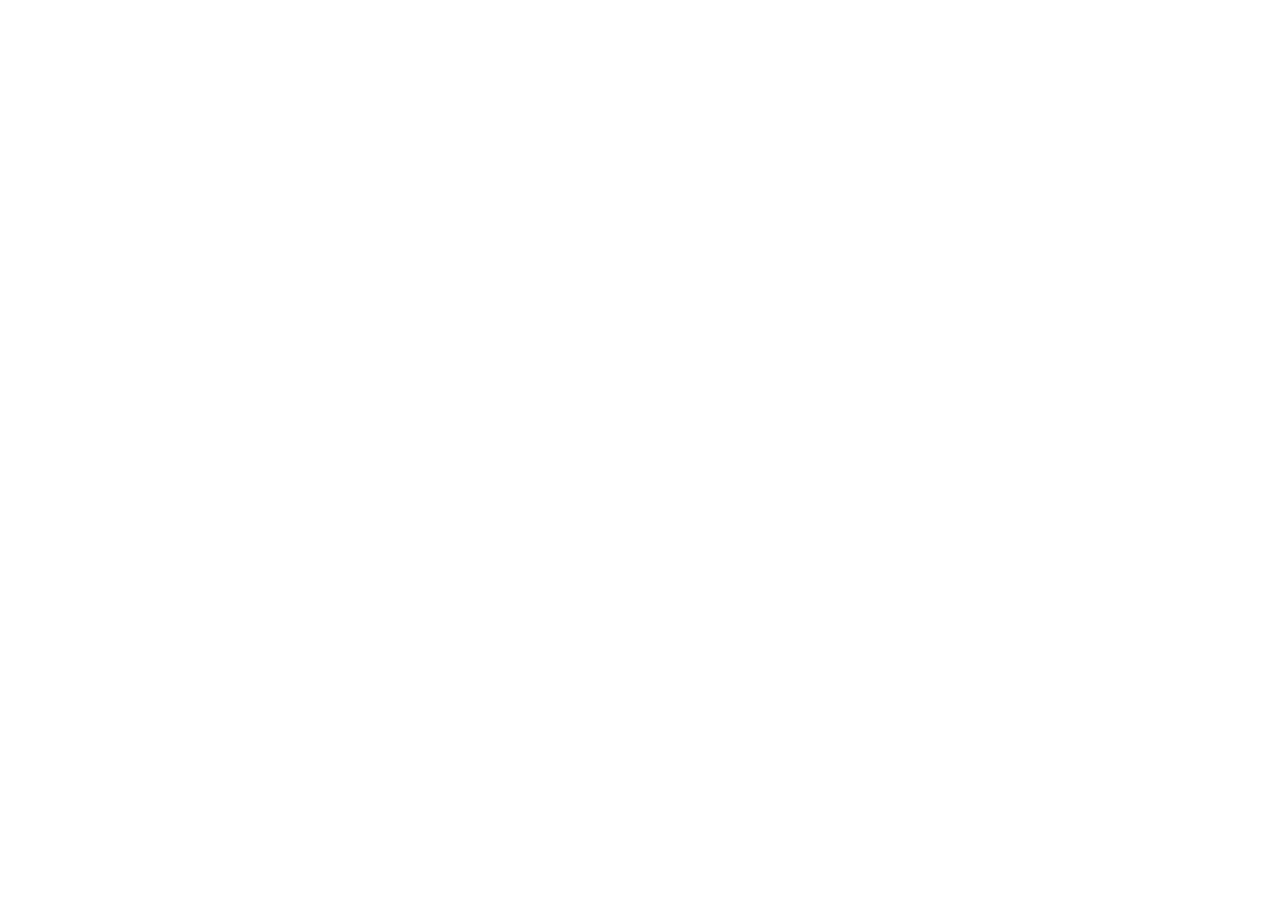
==== index.html @ 67e21803 "Add files via upload" ====
<!DOCTYPE html>
<html lang="en">
<head>
    <meta charset="UTF-8">
    <meta name="viewport" content="width=device-width, initial-scale=1.0">
    <title>Document</title>
</head>
<body>
 <!-- rioiki tenkai -->
</body>
</html>
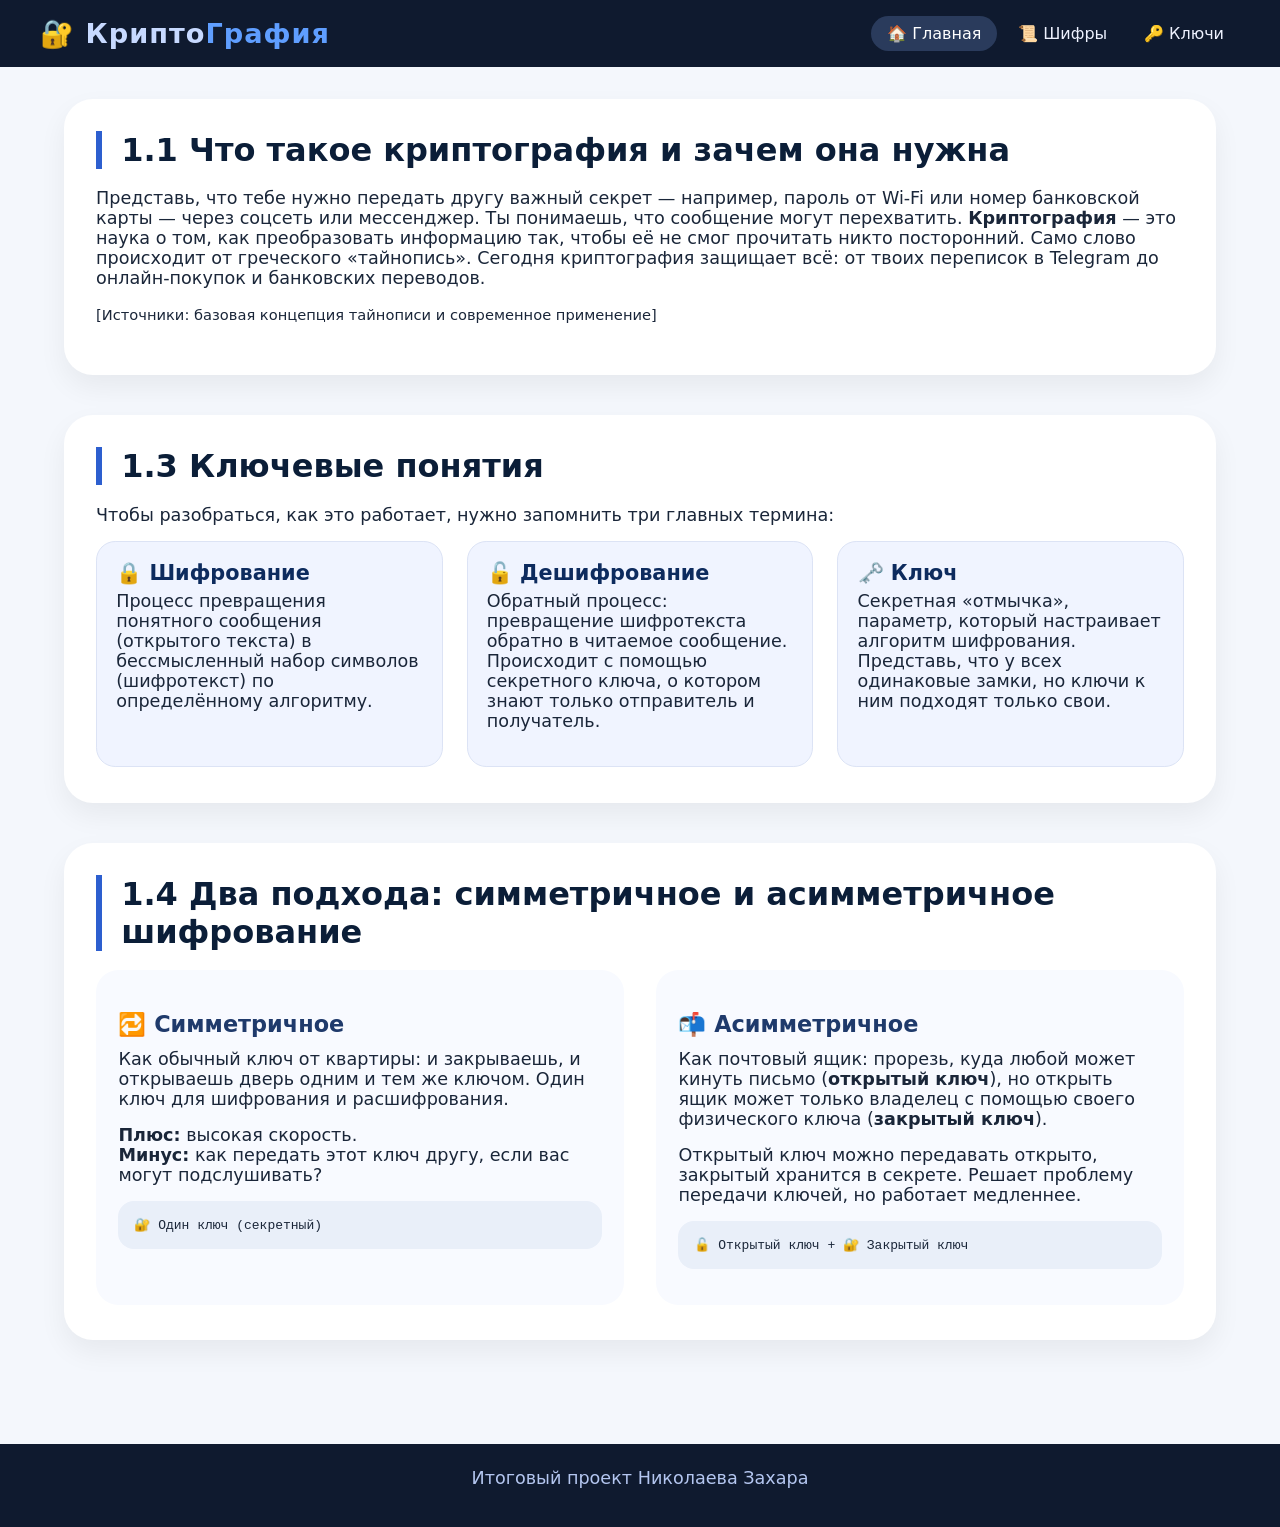
==== commit 733b2d12: "Update index.html" ====
--- a/index.html
+++ b/index.html
@@ -1,11 +1,80 @@
 <!DOCTYPE html>
-<html lang="en">
+<html lang="ru">
 <head>
-    <meta charset="UTF-8">
-    <meta name="viewport" content="width=device-width, initial-scale=1.0">
-    <title>Document</title>
+  <meta charset="UTF-8">
+  <meta name="viewport" content="width=device-width, initial-scale=1.0, maximum-scale=1.0, user-scalable=yes, viewport-fit=cover">
+  <title>Криптография · Основы, шифры, ключи</title>
+  <link rel="stylesheet" href="style.css">
+
+ 
 </head>
 <body>
- <!-- rioiki tenkai -->
+
+  <header>
+    <div class="header-inner">
+      <div class="logo">🔐 Крипто<span>Графия</span></div>
+     
+      <nav aria-label="Основное меню">
+        <ul>
+            <li><a href="index.html" class="active">🏠 Главная</a></li>
+            <li><a href="history.html">📜 Шифры</a></li>
+            <li><a href="keys.html">🔑 Ключи</a></li>
+        </ul>
+      </nav>
+    </div>
+  </header>
+
+ 
+  <main>
+    
+    <article>
+      <section class="card" id="intro">
+        <h2>1.1 Что такое криптография и зачем она нужна</h2>
+        <p>Представь, что тебе нужно передать другу важный секрет — например, пароль от Wi-Fi или номер банковской карты — через соцсеть или мессенджер. Ты понимаешь, что сообщение могут перехватить. <strong>Криптография</strong> — это наука о том, как преобразовать информацию так, чтобы её не смог прочитать никто посторонний. Само слово происходит от греческого «тайнопись». Сегодня криптография защищает всё: от твоих переписок в Telegram до онлайн-покупок и банковских переводов.</p>
+        <p><small>[Источники: базовая концепция тайнописи и современное применение]</small></p>
+      </section>
+
+      <section class="card" id="concepts">
+        <h2>1.3 Ключевые понятия</h2>
+        <p>Чтобы разобраться, как это работает, нужно запомнить три главных термина:</p>
+        <div class="definition-grid">
+          <div class="def-item">
+            <strong>🔒 Шифрование</strong>
+            <p>Процесс превращения понятного сообщения (открытого текста) в бессмысленный набор символов (шифротекст) по определённому алгоритму.</p>
+          </div>
+          <div class="def-item">
+            <strong>🔓 Дешифрование</strong>
+            <p>Обратный процесс: превращение шифротекста обратно в читаемое сообщение. Происходит с помощью секретного ключа, о котором знают только отправитель и получатель.</p>
+          </div>
+          <div class="def-item">
+            <strong>🗝️ Ключ</strong>
+            <p>Секретная «отмычка», параметр, который настраивает алгоритм шифрования. Представь, что у всех одинаковые замки, но ключи к ним подходят только свои.</p>
+          </div>
+        </div>
+      </section>
+
+      <section class="card" id="approaches">
+        <h2>1.4 Два подхода: симметричное и асимметричное шифрование</h2>
+        <div class="two-columns">
+          <div class="column">
+            <h3>🔁 Симметричное</h3>
+            <p>Как обычный ключ от квартиры: и закрываешь, и открываешь дверь одним и тем же ключом. Один ключ для шифрования и расшифрования.</p>
+            <p><strong>Плюс:</strong> высокая скорость.<br><strong>Минус:</strong> как передать этот ключ другу, если вас могут подслушивать?</p>
+            <div class="example-box">🔐 Один ключ (секретный)</div>
+          </div>
+          <div class="column">
+            <h3>📬 Асимметричное</h3>
+            <p>Как почтовый ящик: прорезь, куда любой может кинуть письмо (<strong>открытый ключ</strong>), но открыть ящик может только владелец с помощью своего физического ключа (<strong>закрытый ключ</strong>).</p>
+            <p>Открытый ключ можно передавать открыто, закрытый хранится в секрете. Решает проблему передачи ключей, но работает медленнее.</p>
+            <div class="example-box">🔓 Открытый ключ + 🔐 Закрытый ключ</div>
+          </div>
+        </div>
+      </section>
+    </article>
+  </main>
+
+  <footer class="footer" role="contentinfo">
+    <p>Итоговый проект Николаева Захара</p>
+  </footer>
 </body>
-</html>+</html>
--- a/style.css
+++ b/style.css
@@ -0,0 +1,239 @@
+
+    * {
+      margin: 0;
+      padding: 0;
+      box-sizing: border-box;
+    }
+
+    body {
+      font-family: system-ui, 'Segoe UI', Roboto, 'Helvetica Neue', sans-serif;
+      background: #f4f7fc;
+      color: #1a2639;
+      display: flex;
+      flex-direction: column;
+      min-height: 100vh;
+    }
+
+    
+    header {
+      background: #0f1a2f;
+      color: white;
+      padding: 1rem 1.5rem;
+     
+      position: sticky;
+      top: 0;
+      z-index: 10;
+    }
+
+    .header-inner {
+      max-width: 1200px;
+      margin: 0 auto;
+      display: flex;
+      flex-wrap: wrap;
+      align-items: center;
+      justify-content: space-between;
+    }
+
+    .logo {
+      font-size: 1.7rem;
+      font-weight: 700;
+      letter-spacing: 1px;
+      color: #c7d9ff;
+    }
+    .logo span {
+      color: #5f9eff;
+    }
+
+   
+    nav ul {
+      display: flex;
+      flex-wrap: wrap;
+      gap: 0.3rem;
+      list-style: none;
+    }
+
+    nav a {
+      color: #eef2ff;
+      text-decoration: none;
+      padding: 0.5rem 1rem;
+      border-radius: 2rem;
+      font-weight: 500;
+      transition: all 0.2s ease;
+      display: inline-block;
+    }
+
+    nav a:hover {
+      background: #2a3b5c;
+      color: white;
+      transform: translateY(-1px);
+    }
+
+    nav a:active {
+      background: #3e5a8a;
+      transform: scale(0.96);
+    }
+
+    main {
+      flex: 1;
+      max-width: 1200px;
+      margin: 2rem auto;
+      padding: 0 1.5rem;
+      width: 100%;
+    }
+
+    
+    .card {
+      background: white;
+      border-radius: 1.8rem;
+      padding: 2rem 2rem 2.2rem;
+      margin-bottom: 2.5rem;
+      box-shadow: 0 12px 28px rgba(0,0,0,0.06);
+      transition: box-shadow 0.2s;
+    }
+
+    .card:hover {
+      box-shadow: 0 18px 36px rgba(0,20,40,0.1);
+    }
+
+    h2 {
+      font-size: 2rem;
+      margin-bottom: 1.2rem;
+      color: #0b1e38;
+      border-left: 6px solid #2d5fcf;
+      padding-left: 1.2rem;
+      font-weight: 700;
+    }
+
+    h3 {
+      font-size: 1.4rem;
+      margin: 1.2rem 0 0.7rem;
+      color: #1f3a6b;
+    }
+
+    p {
+      margin-bottom: 1rem;
+      font-size: 1.1rem;
+    }
+
+    .definition-grid {
+      display: flex;
+      flex-wrap: wrap;
+      gap: 1.5rem;
+      margin-top: 1rem;
+    }
+
+    .def-item {
+      flex: 1 1 200px;
+      background: #f0f4ff;
+      border-radius: 1.2rem;
+      padding: 1.2rem;
+      border: 1px solid #dce3f5;
+    }
+
+    .def-item strong {
+      display: block;
+      font-size: 1.3rem;
+      margin-bottom: 0.4rem;
+      color: #0d2b5e;
+    }
+
+    .two-columns {
+      display: flex;
+      flex-wrap: wrap;
+      gap: 2rem;
+      margin-top: 1rem;
+    }
+
+    .column {
+      flex: 1 1 260px;
+      background: #f8faff;
+      padding: 1.4rem;
+      border-radius: 1.4rem;
+    }
+
+    .example-box {
+      background: #e9eff9;
+      padding: 1rem;
+      border-radius: 1rem;
+      font-family: monospace;
+      margin: 0.8rem 0;
+      
+    }
+
+    .footer {
+      background: #0f1a2f;
+      color: #b4c6f0;
+      text-align: center;
+      padding: 1.5rem;
+      margin-top: 2rem;
+      font-size: 0.95rem;
+    }
+
+   
+    .btn-link {
+      display: inline-block;
+      background: #1e3a6b;
+      color: white;
+      padding: 0.6rem 1.5rem;
+      border-radius: 2.5rem;
+      text-decoration: none;
+      font-weight: 500;
+      margin-top: 0.8rem;
+      transition: background 0.2s, transform 0.1s;
+    }
+
+    .btn-link:hover {
+      background: #2d4f94;
+    }
+
+    .btn-link:active {
+      background: #0e2550;
+      transform: scale(0.96);
+    }
+    nav a.active {
+    background: #2a3b5c;
+    cursor: default;
+    pointer-events: none;
+    color: white;
+    }
+
+    @media (max-width: 768px) {
+      .header-inner {
+        flex-direction: column;
+        align-items: flex-start;
+        gap: 0.8rem;
+      }
+
+      nav ul {
+        justify-content: center;
+        width: 100%;
+      }
+
+      h2 {
+        font-size: 1.6rem;
+      }
+
+      .card {
+        padding: 1.5rem;
+      }
+    }
+
+    @media (max-width: 480px) {
+      nav a {
+        padding: 0.4rem 0.8rem;
+        font-size: 0.9rem;
+      }
+
+      .logo {
+        font-size: 1.4rem;
+      }
+
+      .definition-grid {
+        flex-direction: column;
+      }
+    }
+
+
+    html {
+      scroll-behavior: smooth;
+    }
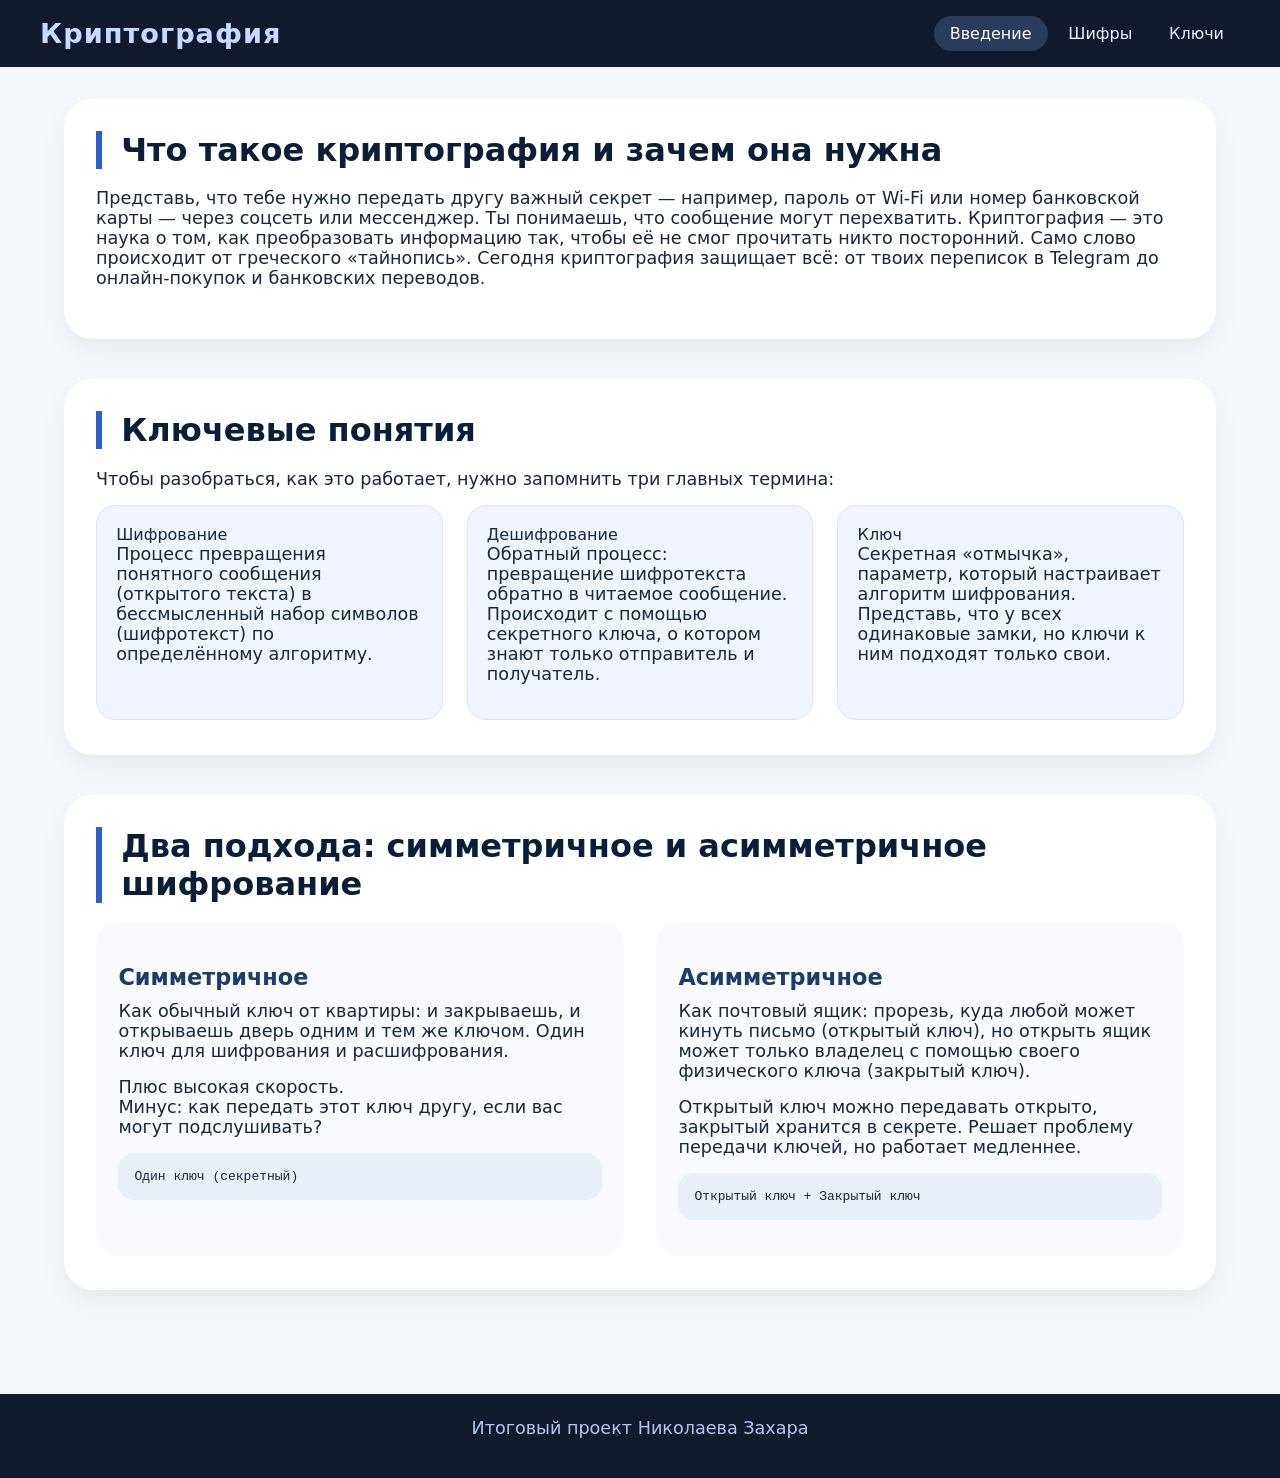
==== commit 749b7875: "Update index.html" ====
--- a/index.html
+++ b/index.html
@@ -1,80 +1,73 @@
 <!DOCTYPE html>
 <html lang="ru">
 <head>
-  <meta charset="UTF-8">
-  <meta name="viewport" content="width=device-width, initial-scale=1.0, maximum-scale=1.0, user-scalable=yes, viewport-fit=cover">
-  <title>Криптография · Основы, шифры, ключи</title>
-  <link rel="stylesheet" href="style.css">
-
- 
+    <meta charset="UTF-8">
+    <meta name="viewport" content="width=device-width, initial-scale=1.0, maximum-scale=1.0, user-scalable=yes, viewport-fit=cover">
+    <title>Криптография · Введение</title>
+    <link rel="stylesheet" href="style.css">
 </head>
 <body>
+    <header>
+        <div class="header-inner">
+            <div class="logo">Криптография</div>
+            <nav aria-label="Основное меню">
+                <ul>
+                    <li><a href="index.html" class="active" aria-current="page">Введение</a></li>
+                    <li><a href="history.html">Шифры</a></li>
+                    <li><a href="keys.html">Ключи</a></li>
+                </ul>
+            </nav>
+        </div>
+    </header>
 
-  <header>
-    <div class="header-inner">
-      <div class="logo">🔐 Крипто<span>Графия</span></div>
-     
-      <nav aria-label="Основное меню">
-        <ul>
-            <li><a href="index.html" class="active">🏠 Главная</a></li>
-            <li><a href="history.html">📜 Шифры</a></li>
-            <li><a href="keys.html">🔑 Ключи</a></li>
-        </ul>
-      </nav>
-    </div>
-  </header>
+    <main>
+        <article>
+            <section class="card">
+                <h2>Что такое криптография и зачем она нужна</h2>
+                <p>Представь, что тебе нужно передать другу важный секрет — например, пароль от Wi-Fi или номер банковской карты — через соцсеть или мессенджер. Ты понимаешь, что сообщение могут перехватить. Криптография — это наука о том, как преобразовать информацию так, чтобы её не смог прочитать никто посторонний. Само слово происходит от греческого «тайнопись». Сегодня криптография защищает всё: от твоих переписок в Telegram до онлайн-покупок и банковских переводов.</p>
+            </section>
 
- 
-  <main>
-    
-    <article>
-      <section class="card" id="intro">
-        <h2>1.1 Что такое криптография и зачем она нужна</h2>
-        <p>Представь, что тебе нужно передать другу важный секрет — например, пароль от Wi-Fi или номер банковской карты — через соцсеть или мессенджер. Ты понимаешь, что сообщение могут перехватить. <strong>Криптография</strong> — это наука о том, как преобразовать информацию так, чтобы её не смог прочитать никто посторонний. Само слово происходит от греческого «тайнопись». Сегодня криптография защищает всё: от твоих переписок в Telegram до онлайн-покупок и банковских переводов.</p>
-        <p><small>[Источники: базовая концепция тайнописи и современное применение]</small></p>
-      </section>
+            <section class="card">
+                <h2>Ключевые понятия</h2>
+                <p>Чтобы разобраться, как это работает, нужно запомнить три главных термина:</p>
+                <div class="definition-grid">
+                    <div class="def-item">
+                        Шифрование
+                        <p>Процесс превращения понятного сообщения (открытого текста) в бессмысленный набор символов (шифротекст) по определённому алгоритму.</p>
+                    </div>
+                    <div class="def-item">
+                        Дешифрование
+                        <p>Обратный процесс: превращение шифротекста обратно в читаемое сообщение. Происходит с помощью секретного ключа, о котором знают только отправитель и получатель.</p>
+                    </div>
+                    <div class="def-item">
+                        Ключ
+                        <p>Секретная «отмычка», параметр, который настраивает алгоритм шифрования. Представь, что у всех одинаковые замки, но ключи к ним подходят только свои.</p>
+                    </div>
+                </div>
+            </section>
 
-      <section class="card" id="concepts">
-        <h2>1.3 Ключевые понятия</h2>
-        <p>Чтобы разобраться, как это работает, нужно запомнить три главных термина:</p>
-        <div class="definition-grid">
-          <div class="def-item">
-            <strong>🔒 Шифрование</strong>
-            <p>Процесс превращения понятного сообщения (открытого текста) в бессмысленный набор символов (шифротекст) по определённому алгоритму.</p>
-          </div>
-          <div class="def-item">
-            <strong>🔓 Дешифрование</strong>
-            <p>Обратный процесс: превращение шифротекста обратно в читаемое сообщение. Происходит с помощью секретного ключа, о котором знают только отправитель и получатель.</p>
-          </div>
-          <div class="def-item">
-            <strong>🗝️ Ключ</strong>
-            <p>Секретная «отмычка», параметр, который настраивает алгоритм шифрования. Представь, что у всех одинаковые замки, но ключи к ним подходят только свои.</p>
-          </div>
-        </div>
-      </section>
+            <section class="card">
+                <h2>Два подхода: симметричное и асимметричное шифрование</h2>
+                <div class="two-columns">
+                    <div class="column">
+                        <h3>Симметричное</h3>
+                        <p>Как обычный ключ от квартиры: и закрываешь, и открываешь дверь одним и тем же ключом. Один ключ для шифрования и расшифрования.</p>
+                        <p>Плюс высокая скорость.<br>Минус: как передать этот ключ другу, если вас могут подслушивать?</p>
+                        <div class="example-box">Один ключ (секретный)</div>
+                    </div>
+                    <div class="column">
+                        <h3>Асимметричное</h3>
+                        <p>Как почтовый ящик: прорезь, куда любой может кинуть письмо (открытый ключ), но открыть ящик может только владелец с помощью своего физического ключа (закрытый ключ).</p>
+                        <p>Открытый ключ можно передавать открыто, закрытый хранится в секрете. Решает проблему передачи ключей, но работает медленнее.</p>
+                        <div class="example-box">Открытый ключ + Закрытый ключ</div>
+                    </div>
+                </div>
+            </section>
+        </article>
+    </main>
 
-      <section class="card" id="approaches">
-        <h2>1.4 Два подхода: симметричное и асимметричное шифрование</h2>
-        <div class="two-columns">
-          <div class="column">
-            <h3>🔁 Симметричное</h3>
-            <p>Как обычный ключ от квартиры: и закрываешь, и открываешь дверь одним и тем же ключом. Один ключ для шифрования и расшифрования.</p>
-            <p><strong>Плюс:</strong> высокая скорость.<br><strong>Минус:</strong> как передать этот ключ другу, если вас могут подслушивать?</p>
-            <div class="example-box">🔐 Один ключ (секретный)</div>
-          </div>
-          <div class="column">
-            <h3>📬 Асимметричное</h3>
-            <p>Как почтовый ящик: прорезь, куда любой может кинуть письмо (<strong>открытый ключ</strong>), но открыть ящик может только владелец с помощью своего физического ключа (<strong>закрытый ключ</strong>).</p>
-            <p>Открытый ключ можно передавать открыто, закрытый хранится в секрете. Решает проблему передачи ключей, но работает медленнее.</p>
-            <div class="example-box">🔓 Открытый ключ + 🔐 Закрытый ключ</div>
-          </div>
-        </div>
-      </section>
-    </article>
-  </main>
-
-  <footer class="footer" role="contentinfo">
-    <p>Итоговый проект Николаева Захара</p>
-  </footer>
+    <footer class="footer" >
+        <p>Итоговый проект Николаева Захара</p>
+    </footer>
 </body>
 </html>
